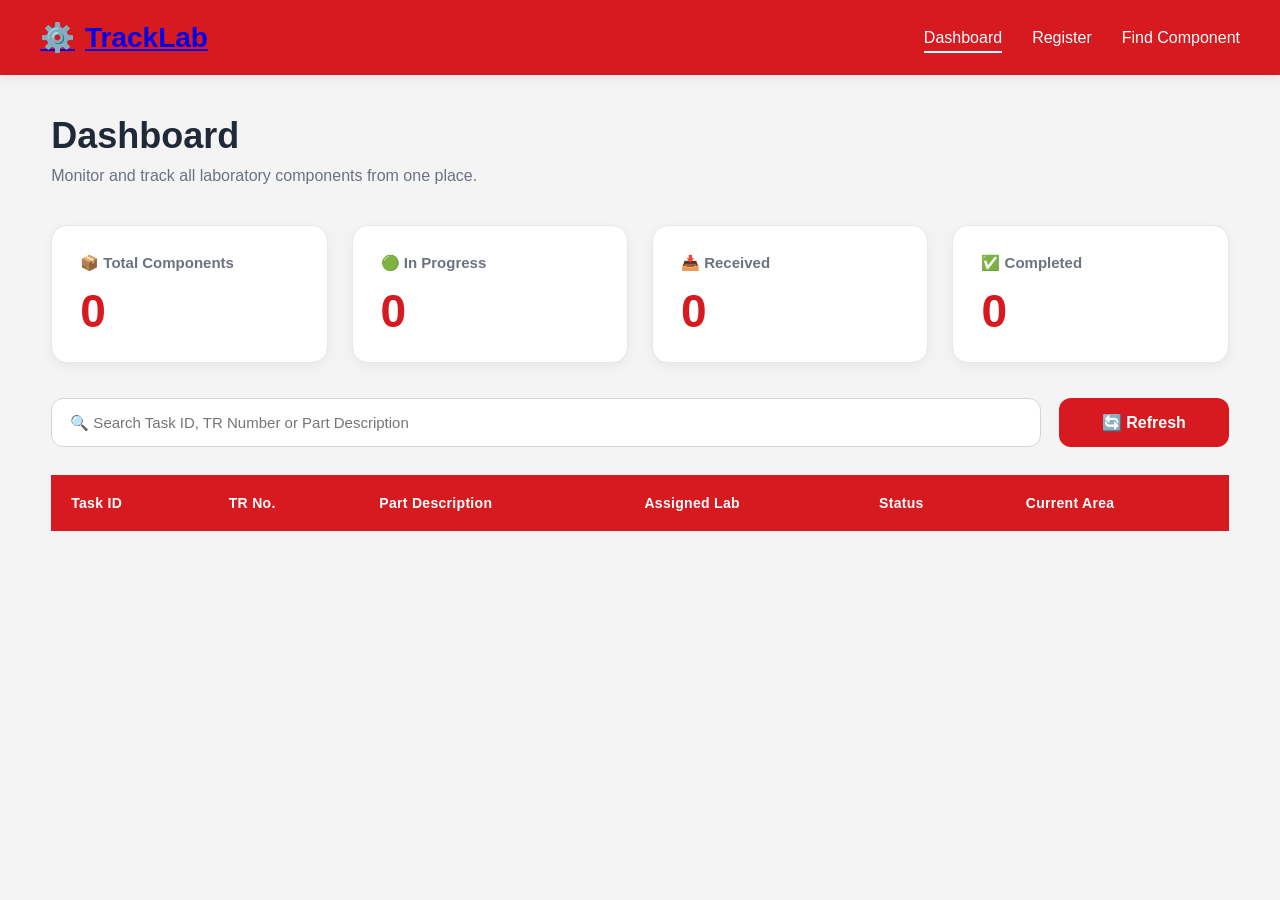
==== dashboard.html @ 5ea4a42a "Add files via upload Initial TrackLab web application" ====
<!DOCTYPE html>
<html lang="en">

<head>

<meta charset="UTF-8">
<meta name="viewport" content="width=device-width, initial-scale=1.0">

<title>TrackLab Dashboard</title>

<link rel="stylesheet" href="css/common.css">
<link rel="stylesheet" href="css/dashboard.css">

</head>

<body>

<nav class="navbar">

    <a href="dashboard.html" class="logo">
        ⚙️ <span>TrackLab</span>
    </a>

    <ul class="nav-links">

        <li>
            <a href="dashboard.html" class="active">
                Dashboard
            </a>
        </li>

        <li>
            <a href="register.html">
                Register
            </a>
        </li>

        <li>
            <a href="find.html">
                Find Component
            </a>
        </li>

    </ul>

</nav>



<main class="dashboard">

<section class="dashboard-header">

    <h1>Dashboard</h1>

    <p>
        Monitor and track all laboratory components from one place.
    </p>

</section>

<div class="stats-grid">

    <div class="stat-card">
        <div class="stat-title">📦 Total Components</div>
        <div class="stat-value" id="totalCount">0</div>
    </div>

    <div class="stat-card">
        <div class="stat-title">🟢 In Progress</div>
        <div class="stat-value" id="testingCount">0</div>
    </div>

    <div class="stat-card">
        <div class="stat-title">📥 Received</div>
        <div class="stat-value" id="receivedCount">0</div>
    </div>

    <div class="stat-card">
        <div class="stat-title">✅ Completed</div>
        <div class="stat-value" id="completedCount">0</div>
    </div>

</div>

<div class="component-card">

<div class="toolbar">

    <input
        type="text"
        id="search"
        placeholder="🔍 Search Task ID, TR Number or Part Description">

    <button id="refreshBtn">
        🔄 Refresh
    </button>

</div>

<table id="dashboardTable">

<thead>

<tr>

    <th>Task ID</th>

    <th>TR No.</th>

    <th>Part Description</th>

    <th>Assigned Lab</th>

    <th>Status</th>

    <th>Current Area</th>

</tr>

</thead>

<tbody id="dashboardBody">

</tbody>

</table>

</div>

</main>

<script src="js/config.js"></script>
<script src="js/dashboard.js"></script>

</body>

</html>
---- css/common.css ----
/* =========================
   RESET
========================= */

*{
    margin:0;
    padding:0;
    box-sizing:border-box;
    font-family:"Segoe UI",sans-serif;
}

body{
    background:#f4f4f4;
}

/* =========================
   BUTTONS
========================= */

button{

    width:100%;
    padding:16px;

    border:none;
    border-radius:10px;

    background:#D71920;
    color:#fff;

    font-size:16px;
    font-weight:600;

    cursor:pointer;

    transition:.25s;

    user-select: none;

}

button:hover{

    background:#B91419;

}

.primary-btn{

    display:flex;
    justify-content:center;
    align-items:center;

    width:100%;

    padding:18px;

    background:#D71920;

    color:#fff;

    text-decoration:none;

    border-radius:10px;

}

.secondary-btn{

    display:flex;
    justify-content:center;
    align-items:center;

    width:100%;

    padding:18px;

    background:#fff;

    border:2px solid #D71920;

    color:#D71920;

    text-decoration:none;

    border-radius:10px;

}

/* =========================
   FORM CONTROLS
========================= */

input,
select,
textarea{

    width:100%;

    padding:14px;

    border:1px solid #D1D5DB;

    border-radius:10px;

    font-size:16px;

}

input:focus,
select:focus,
textarea:focus{

    outline:none;

    border-color:#D71920;

    box-shadow:0 0 0 3px rgba(215,25,32,.10);

}

input[readonly],
textarea[readonly]{

    background:#F5F5F5;

    color:#555;

}

/* =========================
   COMMON CARD
========================= */

.card{

    background:#fff;

    padding:35px;

    border-radius:18px;

    box-shadow:0 8px 24px rgba(0,0,0,.08);

}

/* =========================
   NAVBAR
========================= */

.navbar{

    height:75px;

    background:#D71920;

    display:flex;

    justify-content:space-between;

    align-items:center;

    padding:0 40px;

    color:#fff;

    box-shadow:0 2px 10px rgba(0,0,0,.08);

}

.logo{

    display:flex;

    align-items:center;

    gap:10px;

    font-size:28px;

    font-weight:700;

}

.nav-links{

    display:flex;

    list-style:none;

    gap:30px;

}

.nav-links a{

    color:white;

    text-decoration:none;

    font-weight:500;

}

.nav-links a.active{

    border-bottom:2px solid white;

    padding-bottom:5px;

}
---- css/dashboard.css ----
/* =========================
   PAGE LAYOUT
========================= */

.dashboard{

    width:92%;
    max-width:1450px;

    margin:40px auto 60px;

}

.page-container{

    max-width:1400px;

    margin:auto;

    padding:40px;

}

/* =========================
   HEADER
========================= */

.dashboard-header{

    margin-bottom:40px;

}

.dashboard-header h1{

    font-size:36px;

    color:#1F2937;

    margin-bottom:10px;

}

.dashboard-header p{

    color:#6B7280;

    font-size:16px;

}

.page-header{

    margin-bottom:30px;

}

.page-header h1{

    font-size:34px;

    color:#222;

}

.page-header p{

    margin-top:10px;

    color:#666;

}

/* =========================
   KPI CARDS
========================= */

.stats-grid{

    display:grid;

    grid-template-columns:repeat(auto-fit,minmax(240px,1fr));

    gap:24px;

    margin:35px 0;

}

.stat-card{

    background:#FFFFFF;

    border:1px solid #E5E7EB;

    border-radius:16px;

    padding:28px;

    box-shadow:0 4px 12px rgba(0,0,0,.05);

    transition:all .25s ease;

}

.stat-card:hover{

    transform:translateY(-3px);

    box-shadow:0 10px 24px rgba(0,0,0,.08);

}

.stat-title{

    color:#6B7280;

    font-size:15px;

    font-weight:600;

    margin-bottom:16px;

}

.stat-value{

    font-size:46px;

    font-weight:700;

    color:#D71920;

    line-height:1;

}

.dashboard-header{

    margin-bottom:40px;

}

.dashboard-header h1{

    font-size:36px;

    color:#1F2937;

    margin-bottom:10px;

}

.dashboard-header p{

    color:#6B7280;

    font-size:16px;

}

/* =========================
   TOOLBAR
========================= */

.toolbar{

    display:flex;

    align-items:center;

    gap:18px;

    margin-bottom:28px;

}

#search{

    flex:1;

    padding:15px 18px;

    border:1px solid #D1D5DB;

    border-radius:12px;

    font-size:15px;

    transition:.25s;

}


#refreshBtn{

    width:170px;

    padding:15px;

    border-radius:12px;

    font-weight:600;

}

#refreshBtn:hover{

    background:#B31217;

}

/* =========================
   TABLE
========================= */

table{

width:100%;

border-collapse:collapse;

margin-top:20px;

}

th{
    background:#D71920;
    color:white;
    padding:20px;
    letter-spacing:.3px;
    text-align:left;
    font-size:14px;
    font-weight:600;
}

td{
    padding:20px;
    border-bottom:1px solid #E5E7EB;
    font-size:14px;
}

tbody tr:nth-child(even){

    background:#FAFAFA;

}

tr{

cursor:pointer;

transition:.25s;

}

tr:hover{

background:#F3F4F6;

}

#search:focus{

    outline:none;

    border-color:#D71920;

    box-shadow:0 0 0 3px rgba(215,25,32,.10);

}

/* =========================
   STATUS BADGES
========================= */

.badge{

    display:inline-block;

    padding:6px 12px;

    border-radius:999px;

    font-size:13px;

    font-weight:600;

}

.received{

    background:#DBEAFE;
    color:#1D4ED8;

}

.progress{

    background:#DCFCE7;
    color:#15803D;

}

.waiting{

    background:#FEF3C7;
    color:#B45309;

}

.completed{

    background:#FCE7F3;
    color:#BE185D;

}

.collected{

    background:#EDE9FE;
    color:#6D28D9;

}
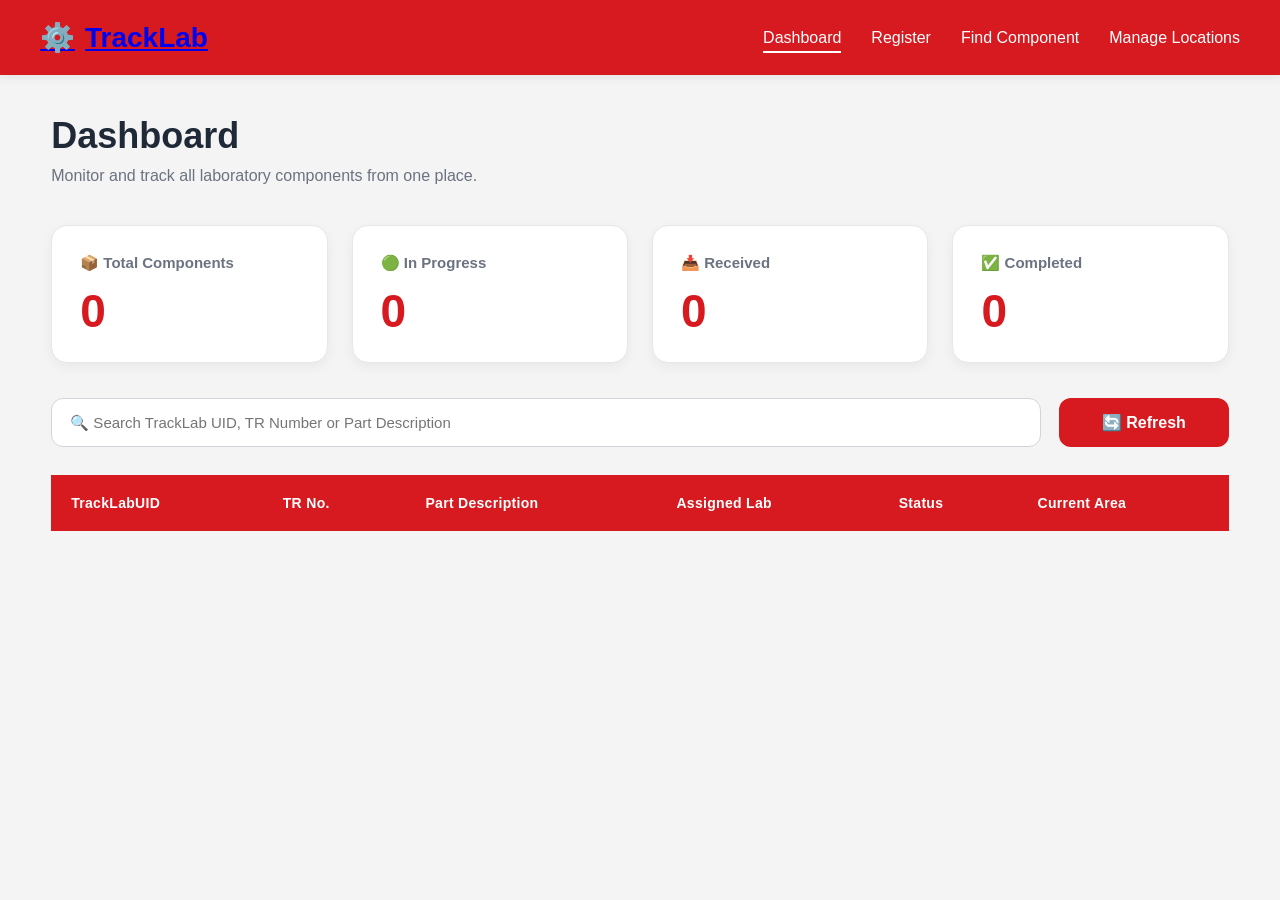
==== commit 76f8779d: "Update dashboard.html Updated TrackLabUID with Manage Locations option" ====
--- a/dashboard.html
+++ b/dashboard.html
@@ -38,6 +38,12 @@
         <li>
             <a href="find.html">
                 Find Component
+            </a>
+        </li>
+
+        <li>
+            <a href="manage-locations.html">
+                Manage Locations
             </a>
         </li>
 
@@ -90,7 +96,7 @@
     <input
         type="text"
         id="search"
-        placeholder="🔍 Search Task ID, TR Number or Part Description">
+        placeholder="🔍 Search TrackLab UID, TR Number or Part Description">
 
     <button id="refreshBtn">
         🔄 Refresh
@@ -104,7 +110,7 @@
 
 <tr>
 
-    <th>Task ID</th>
+    <th>TrackLabUID</th>
 
     <th>TR No.</th>
 
@@ -135,4 +141,4 @@
 
 </body>
 
-</html>+</html>
